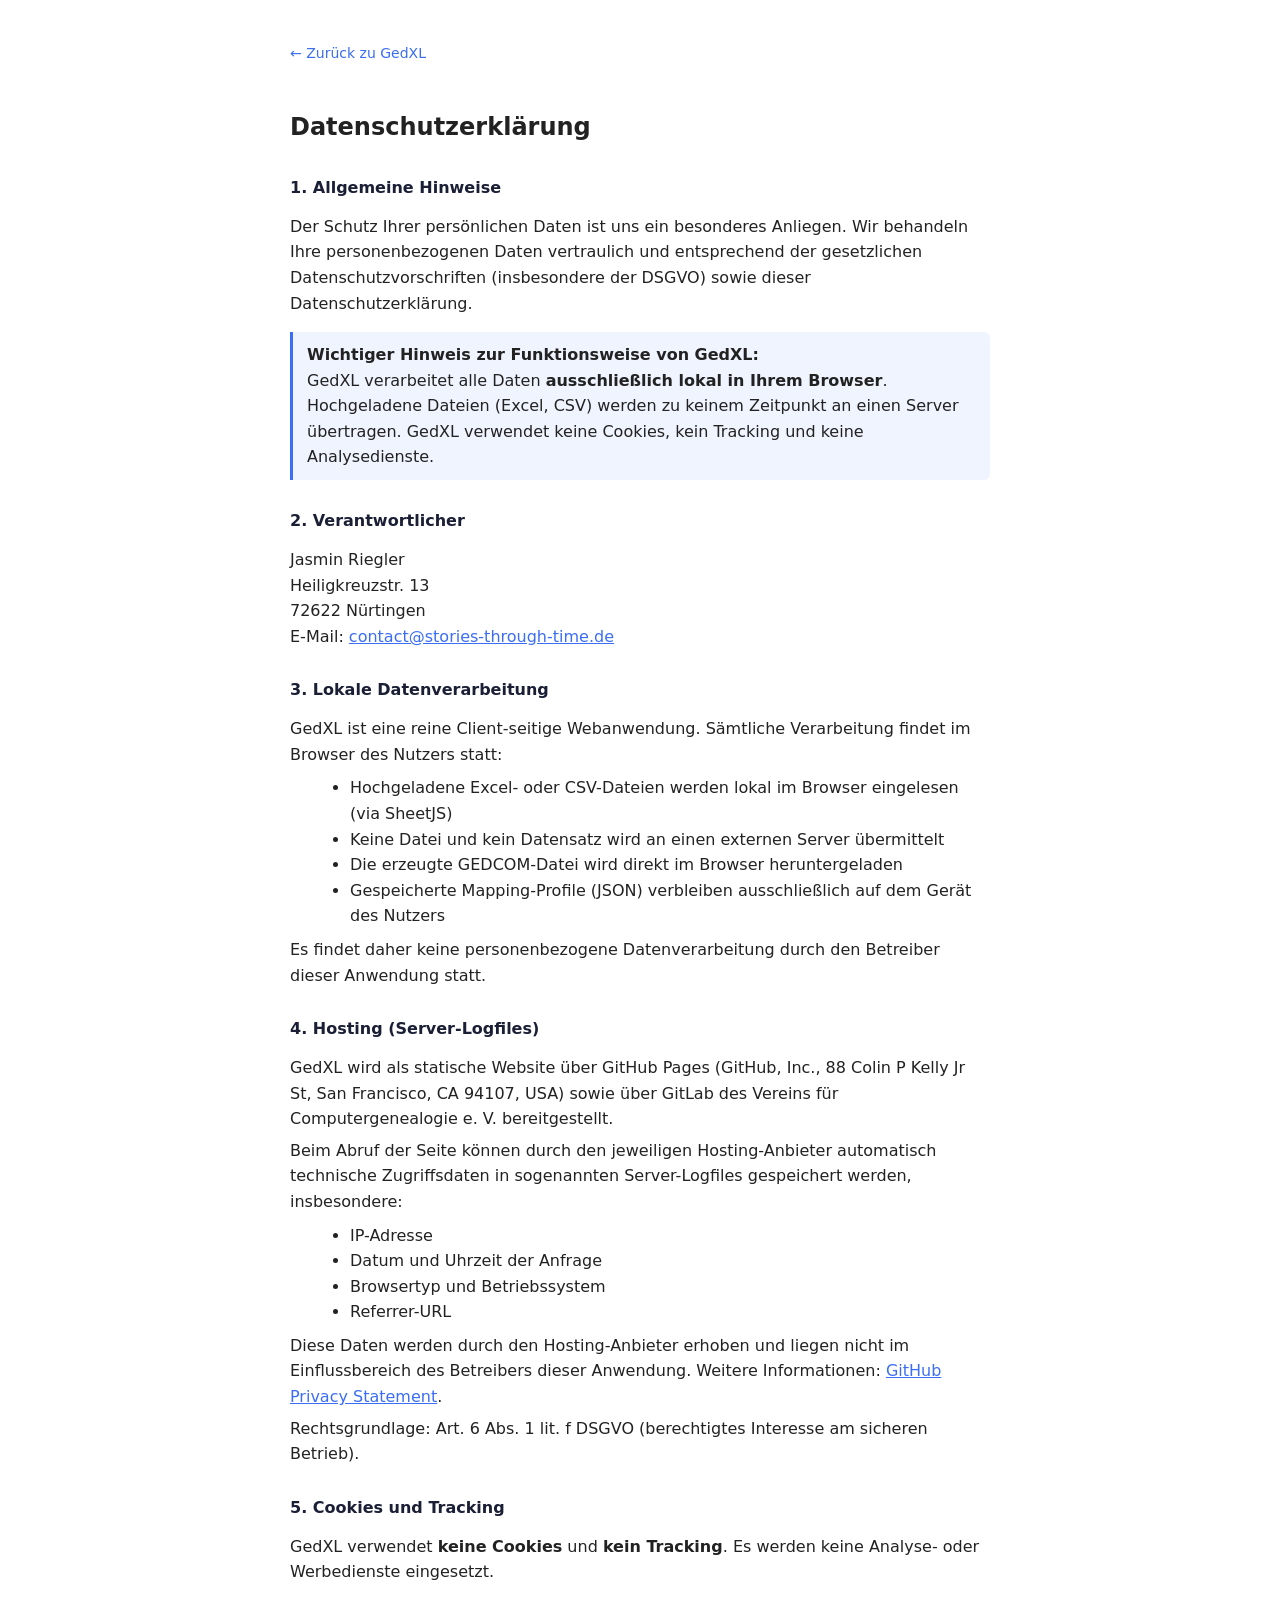
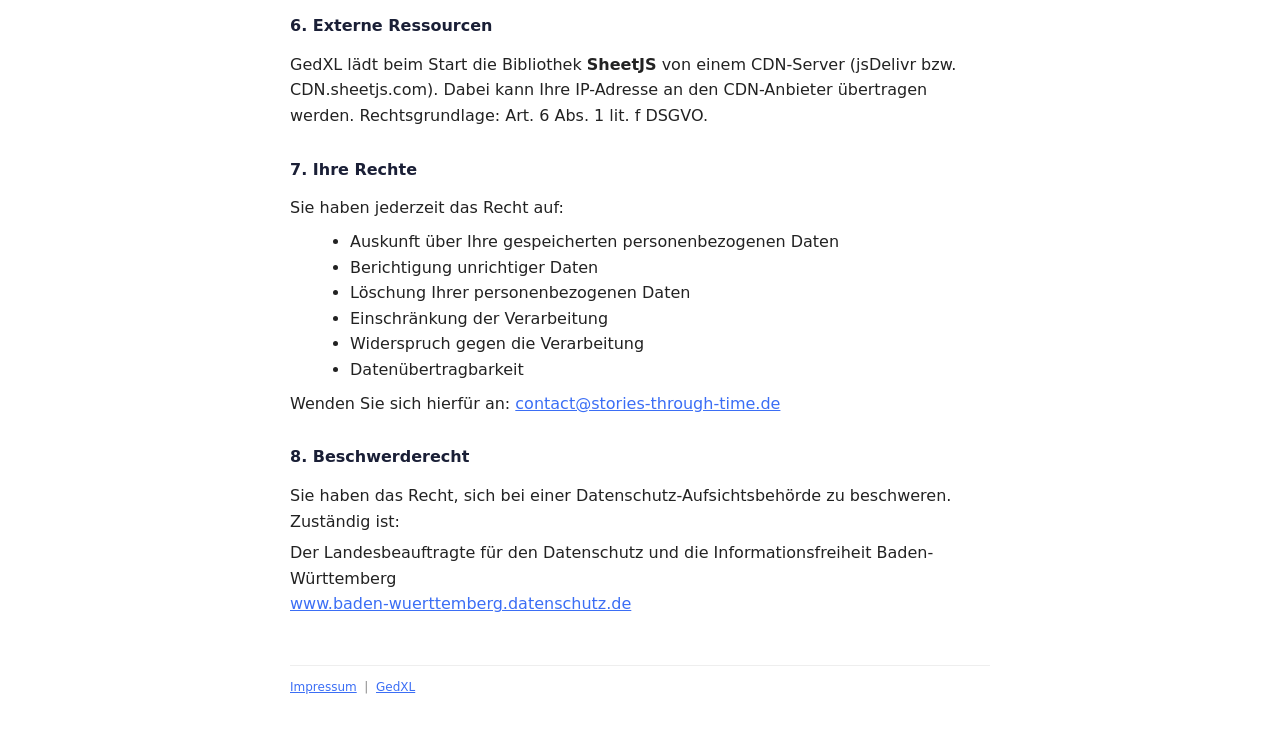
==== datenschutz.html @ 23e88f42 "legal: Impressum + Datenschutzerklaerung, Footer-Links" ====
<!DOCTYPE html>
<html lang="de">
<head>
  <meta charset="UTF-8" />
  <meta name="viewport" content="width=device-width, initial-scale=1.0" />
  <title>Datenschutzerklärung – GedXL</title>
  <style>
    body { font-family: system-ui, sans-serif; max-width: 700px; margin: 40px auto; padding: 0 20px; color: #222; line-height: 1.6; }
    h1 { font-size: 24px; margin-bottom: 4px; }
    h2 { font-size: 16px; margin-top: 28px; color: #1a1f36; }
    p { margin: 6px 0; }
    ul { margin: 8px 0 8px 20px; }
    a { color: #3b6ef5; }
    .back { display: inline-block; margin-bottom: 28px; color: #3b6ef5; text-decoration: none; font-size: 14px; }
    .back:hover { text-decoration: underline; }
    .highlight { background: #f0f4ff; border-left: 3px solid #3b6ef5; padding: 10px 14px; border-radius: 0 6px 6px 0; margin: 16px 0; }
    footer { margin-top: 48px; font-size: 12px; color: #888; border-top: 1px solid #eee; padding-top: 12px; }
  </style>
</head>
<body>

<a class="back" href="index.html">&#8592; Zurück zu GedXL</a>

<h1>Datenschutzerklärung</h1>

<h2>1. Allgemeine Hinweise</h2>
<p>
  Der Schutz Ihrer persönlichen Daten ist uns ein besonderes Anliegen. Wir behandeln Ihre personenbezogenen Daten
  vertraulich und entsprechend der gesetzlichen Datenschutzvorschriften (insbesondere der DSGVO) sowie dieser Datenschutzerklärung.
</p>

<div class="highlight">
  <strong>Wichtiger Hinweis zur Funktionsweise von GedXL:</strong><br />
  GedXL verarbeitet alle Daten <strong>ausschließlich lokal in Ihrem Browser</strong>.
  Hochgeladene Dateien (Excel, CSV) werden zu keinem Zeitpunkt an einen Server übertragen.
  GedXL verwendet keine Cookies, kein Tracking und keine Analysedienste.
</div>

<h2>2. Verantwortlicher</h2>
<p>
  Jasmin Riegler<br />
  Heiligkreuzstr. 13<br />
  72622 Nürtingen<br />
  E-Mail: <a href="mailto:contact@stories-through-time.de">contact@stories-through-time.de</a>
</p>

<h2>3. Lokale Datenverarbeitung</h2>
<p>
  GedXL ist eine reine Client-seitige Webanwendung. Sämtliche Verarbeitung findet im Browser des Nutzers statt:
</p>
<ul>
  <li>Hochgeladene Excel- oder CSV-Dateien werden lokal im Browser eingelesen (via SheetJS)</li>
  <li>Keine Datei und kein Datensatz wird an einen externen Server übermittelt</li>
  <li>Die erzeugte GEDCOM-Datei wird direkt im Browser heruntergeladen</li>
  <li>Gespeicherte Mapping-Profile (JSON) verbleiben ausschließlich auf dem Gerät des Nutzers</li>
</ul>
<p>Es findet daher keine personenbezogene Datenverarbeitung durch den Betreiber dieser Anwendung statt.</p>

<h2>4. Hosting (Server-Logfiles)</h2>
<p>
  GedXL wird als statische Website über GitHub Pages (GitHub, Inc., 88 Colin P Kelly Jr St, San Francisco, CA 94107, USA)
  sowie über GitLab des Vereins für Computergenealogie e. V. bereitgestellt.
</p>
<p>
  Beim Abruf der Seite können durch den jeweiligen Hosting-Anbieter automatisch technische Zugriffsdaten in
  sogenannten Server-Logfiles gespeichert werden, insbesondere:
</p>
<ul>
  <li>IP-Adresse</li>
  <li>Datum und Uhrzeit der Anfrage</li>
  <li>Browsertyp und Betriebssystem</li>
  <li>Referrer-URL</li>
</ul>
<p>
  Diese Daten werden durch den Hosting-Anbieter erhoben und liegen nicht im Einflussbereich des Betreibers dieser Anwendung.
  Weitere Informationen: <a href="https://docs.github.com/en/site-policy/privacy-policies/github-privacy-statement" target="_blank">GitHub Privacy Statement</a>.
</p>
<p>Rechtsgrundlage: Art. 6 Abs. 1 lit. f DSGVO (berechtigtes Interesse am sicheren Betrieb).</p>

<h2>5. Cookies und Tracking</h2>
<p>
  GedXL verwendet <strong>keine Cookies</strong> und <strong>kein Tracking</strong>.
  Es werden keine Analyse- oder Werbedienste eingesetzt.
</p>

<h2>6. Externe Ressourcen</h2>
<p>
  GedXL lädt beim Start die Bibliothek <strong>SheetJS</strong> von einem CDN-Server (jsDelivr bzw. CDN.sheetjs.com).
  Dabei kann Ihre IP-Adresse an den CDN-Anbieter übertragen werden.
  Rechtsgrundlage: Art. 6 Abs. 1 lit. f DSGVO.
</p>

<h2>7. Ihre Rechte</h2>
<p>Sie haben jederzeit das Recht auf:</p>
<ul>
  <li>Auskunft über Ihre gespeicherten personenbezogenen Daten</li>
  <li>Berichtigung unrichtiger Daten</li>
  <li>Löschung Ihrer personenbezogenen Daten</li>
  <li>Einschränkung der Verarbeitung</li>
  <li>Widerspruch gegen die Verarbeitung</li>
  <li>Datenübertragbarkeit</li>
</ul>
<p>Wenden Sie sich hierfür an: <a href="mailto:contact@stories-through-time.de">contact@stories-through-time.de</a></p>

<h2>8. Beschwerderecht</h2>
<p>
  Sie haben das Recht, sich bei einer Datenschutz-Aufsichtsbehörde zu beschweren. Zuständig ist:
</p>
<p>
  Der Landesbeauftragte für den Datenschutz und die Informationsfreiheit Baden-Württemberg<br />
  <a href="https://www.baden-wuerttemberg.datenschutz.de/" target="_blank">www.baden-wuerttemberg.datenschutz.de</a>
</p>

<footer>
  <a href="impressum.html">Impressum</a> &nbsp;|&nbsp;
  <a href="index.html">GedXL</a>
</footer>

</body>
</html>
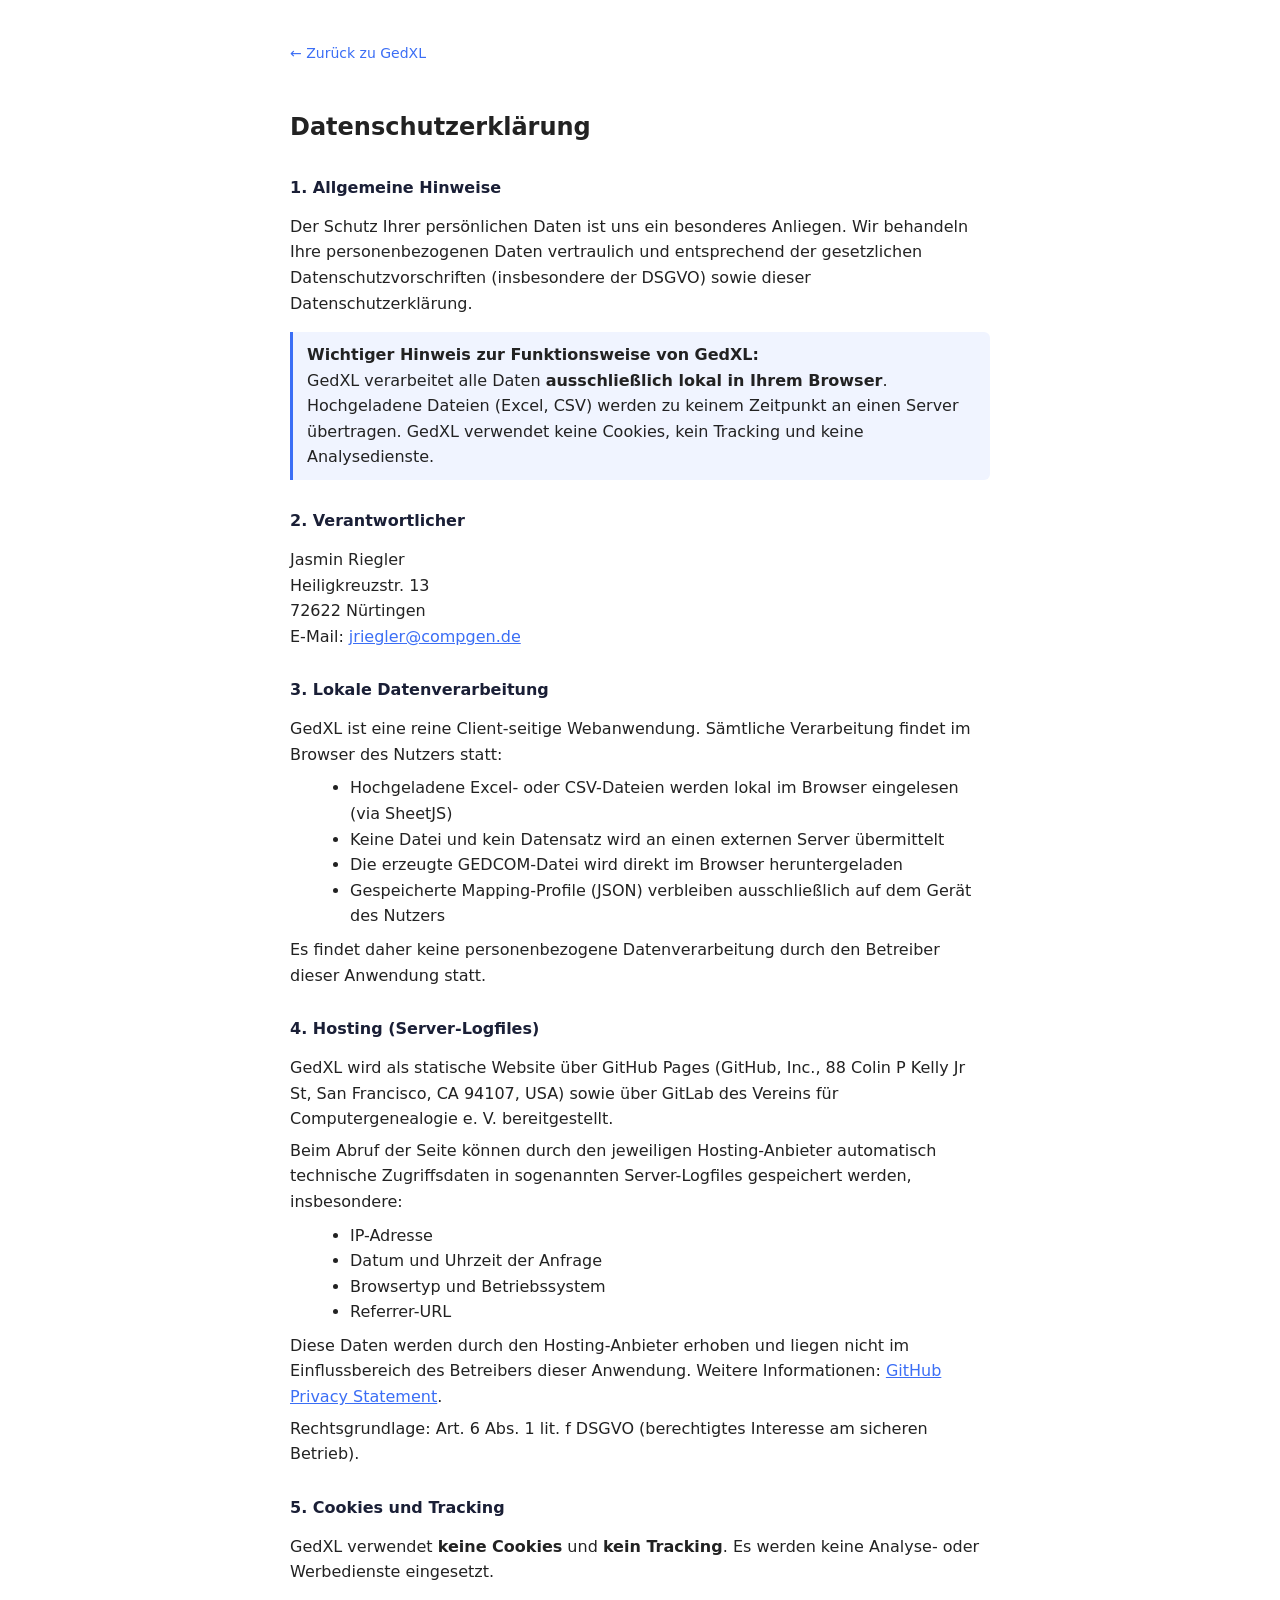
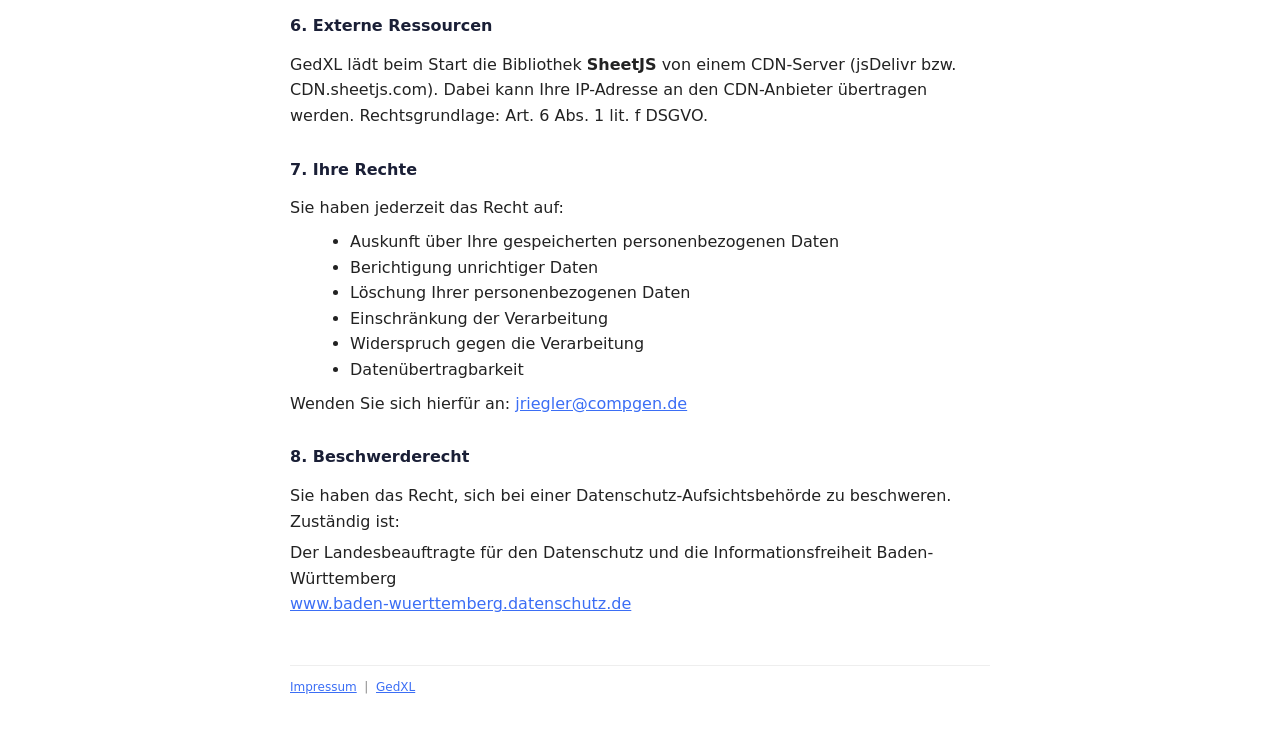
==== commit 7bff15dc: "fix: E-Mail auf jriegler@compgen.de, GEDCOM-7-Warnung entfernt" ====
--- a/datenschutz.html
+++ b/datenschutz.html
@@ -41,7 +41,7 @@
   Jasmin Riegler<br />
   Heiligkreuzstr. 13<br />
   72622 Nürtingen<br />
-  E-Mail: <a href="mailto:contact@stories-through-time.de">contact@stories-through-time.de</a>
+  E-Mail: <a href="mailto:jriegler@compgen.de">jriegler@compgen.de</a>
 </p>
 
 <h2>3. Lokale Datenverarbeitung</h2>
@@ -100,7 +100,7 @@
   <li>Widerspruch gegen die Verarbeitung</li>
   <li>Datenübertragbarkeit</li>
 </ul>
-<p>Wenden Sie sich hierfür an: <a href="mailto:contact@stories-through-time.de">contact@stories-through-time.de</a></p>
+<p>Wenden Sie sich hierfür an: <a href="mailto:jriegler@compgen.de">jriegler@compgen.de</a></p>
 
 <h2>8. Beschwerderecht</h2>
 <p>
